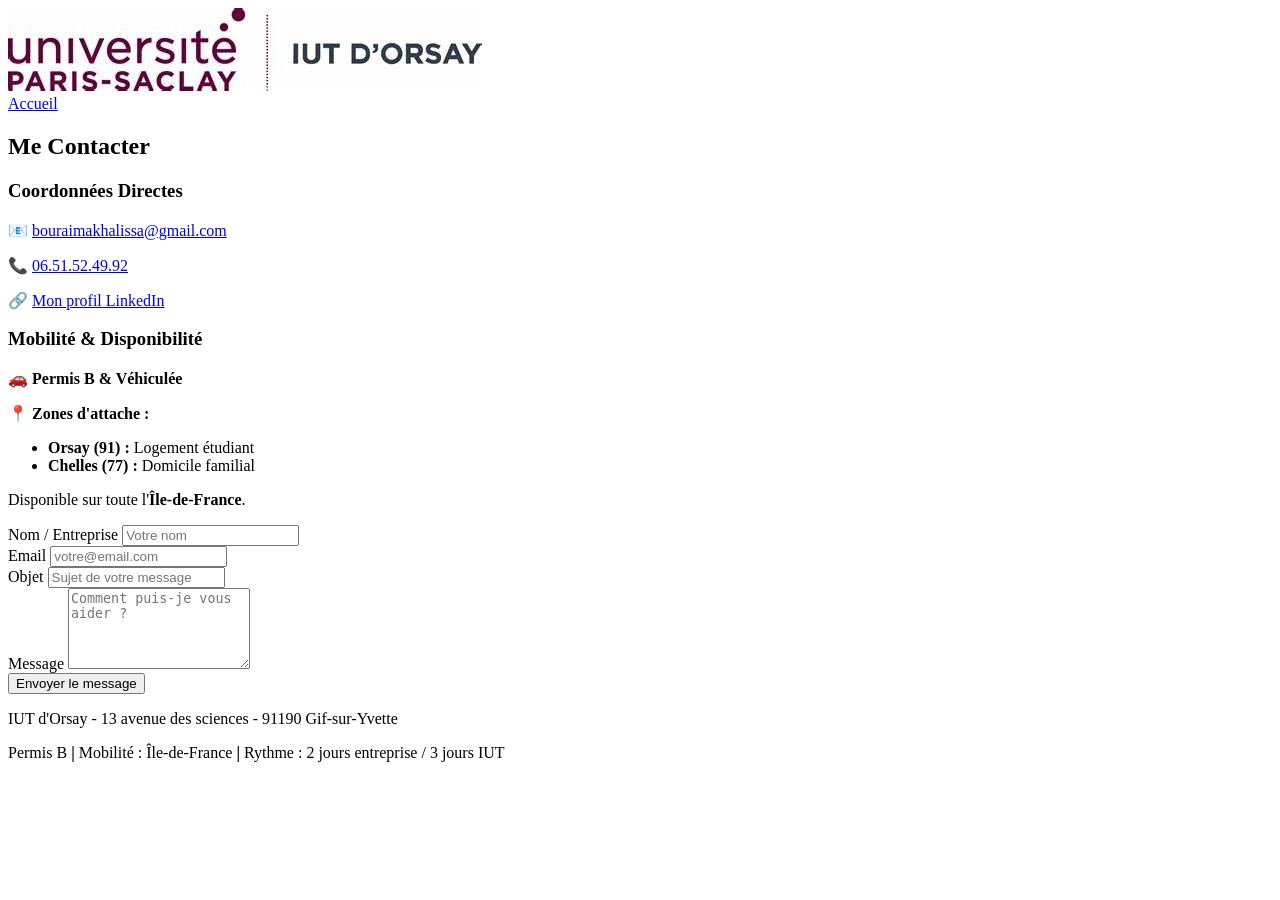
==== contact.html @ caec2635 "Create contact.html" ====
<!DOCTYPE html>
<html lang="fr">
<head>
    <meta charset="UTF-8">
    <meta name="viewport" content="width=device-width, initial-scale=1.0">
    <title>Contact | Khalissa Bouraima</title>
    <link rel="icon" type="image/jpg" href="IMG.jpg"> 
    <link href="https://fonts.googleapis.com/css2?family=Poppins:wght@300;400;600;700&display=swap" rel="stylesheet">
    <link rel="stylesheet" href="contact.css">
</head>
<body>

    <header class="top-bar">
        <div class="left-header">
            <img src="logo-iut.jpg" alt="Logo de mon IUT" class="iut-logo">
        </div>
        <div class="right-header">
            <a href="index.html" class="home-btn">Accueil</a>
        </div>
    </header>

    <main class="contact-content">
        
        <h2 class="section-title">Me Contacter</h2>

        <div class="contact-container">
            <div class="contact-info">
                <div class="info-card">
                    <h3>Coordonnées Directes</h3>
                    <p>📧 <a href="mailto:bouraimakhalissa@gmail.com">bouraimakhalissa@gmail.com</a></p>
                    <p>📞 <a href="tel:0651524992">06.51.52.49.92</a></p>
                    <p>🔗 <a href="https://www.linkedin.com/in/khalissa-bouraima" target="_blank">Mon profil LinkedIn</a></p>
                </div>

                <div class="info-card mobility-card">
                    <h3>Mobilité & Disponibilité</h3>
                    <p>🚗 <strong>Permis B & Véhiculée</strong></p>
                    <p>📍 <strong>Zones d'attache :</strong></p>
                    <ul>
                        <li><strong>Orsay (91) :</strong> Logement étudiant</li>
                        <li><strong>Chelles (77) :</strong> Domicile familial</li>
                    </ul>
                    <p class="highlight">Disponible sur toute l'<strong>Île-de-France</strong>.</p>
                </div>
            </div>

            <div class="contact-form-container">
                <form class="contact-form">
                    <div class="form-group">
                        <label for="name">Nom / Entreprise</label>
                        <input type="text" id="name" name="name" placeholder="Votre nom" required>
                    </div>
                    <div class="form-group">
                        <label for="email">Email</label>
                        <input type="email" id="email" name="email" placeholder="votre@email.com" required>
                    </div>
                    <div class="form-group">
                        <label for="subject">Objet</label>
                        <input type="text" id="subject" name="subject" placeholder="Sujet de votre message">
                    </div>
                    <div class="form-group">
                        <label for="message">Message</label>
                        <textarea id="message" name="message" rows="5" placeholder="Comment puis-je vous aider ?" required></textarea>
                    </div>
                    <button type="submit" class="submit-btn">Envoyer le message</button>
                </form>
            </div>
        </div>

    </main>

    <footer class="bottom-bar">
        <div class="footer-info">
            <p>IUT d'Orsay - 13 avenue des sciences - 91190 Gif-sur-Yvette</p>
            <p>Permis B <strong>|</strong> Mobilité : Île-de-France <strong>|</strong> Rythme : 2 jours entreprise / 3 jours IUT</p>
        </div>
    </footer>

</body>
</html>
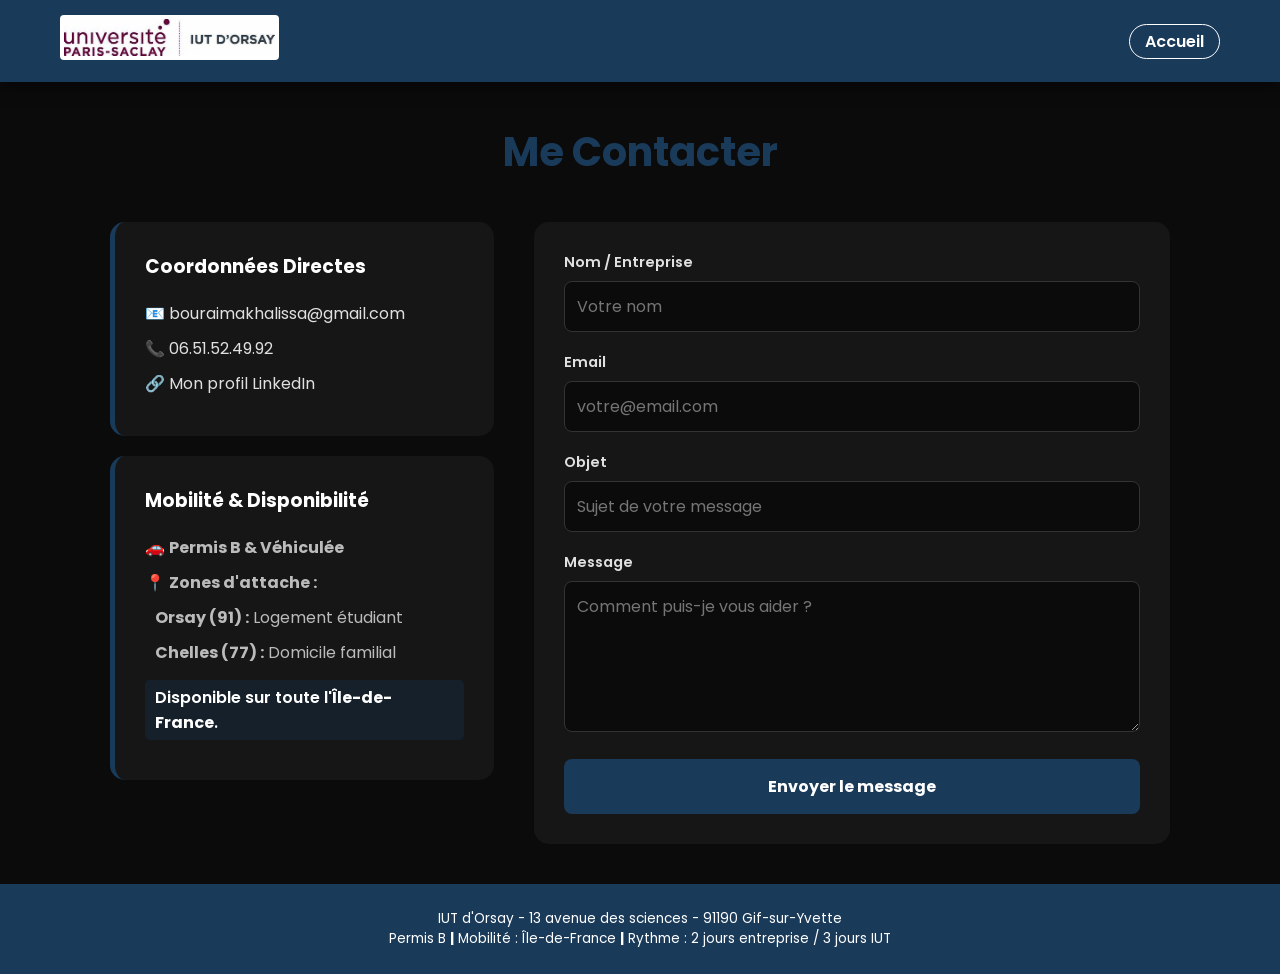
==== commit 3f23a25c: "Update contact.html" ====
--- a/contact.html
+++ b/contact.html
@@ -45,7 +45,7 @@
             </div>
 
             <div class="contact-form-container">
-                <form class="contact-form">
+                <form class="contact-form" action="https://formspree.io/f/mvzwbwjn" method="POST" >
                     <div class="form-group">
                         <label for="name">Nom / Entreprise</label>
                         <input type="text" id="name" name="name" placeholder="Votre nom" required>
--- a/contact.css
+++ b/contact.css
@@ -0,0 +1,194 @@
+/* --- Variables et Base --- */
+:root {
+    --primary-color: #1a3a5a; 
+    --bg-color: #0b0b0b;      
+    --text-color: #e0e0e0;
+    --card-bg: #161616;        
+    --transition: all 0.3s ease;
+}
+
+* { margin: 0; padding: 0; box-sizing: border-box; font-family: 'Poppins', sans-serif; }
+
+body { 
+    background-color: var(--bg-color); 
+    color: var(--text-color); 
+    display: flex; 
+    flex-direction: column; 
+    min-height: 100vh; 
+}
+
+/* --- BANDES (Top & Bottom) --- */
+.top-bar, .bottom-bar { 
+    background-color: var(--primary-color); 
+    color: white; 
+}
+
+.top-bar {
+    padding: 15px 60px;
+    display: flex;
+    justify-content: space-between;
+    align-items: center;
+    position: sticky;
+    top: 0;
+    z-index: 1000;
+    box-shadow: 0 4px 15px rgba(0,0,0,0.5);
+}
+
+.bottom-bar { 
+    padding: 25px; 
+    text-align: center; 
+    font-size: 0.85rem; 
+    margin-top: auto; 
+}
+
+.iut-logo { 
+    max-height: 45px; 
+    background-color: white; 
+    padding: 4px; 
+    border-radius: 4px; 
+}
+
+.home-btn { 
+    color: white; 
+    text-decoration: none; 
+    font-weight: 600; 
+    border: 1px solid white;
+    padding: 5px 15px;
+    border-radius: 20px;
+    transition: var(--transition);
+}
+
+.home-btn:hover {
+    background: white;
+    color: var(--primary-color);
+}
+
+/* --- Contenu Contact --- */
+.contact-content { 
+    max-width: 1100px; 
+    margin: 0 auto; 
+    padding: 40px 20px; 
+    width: 100%;
+}
+
+.section-title { 
+    color: var(--primary-color); 
+    text-align: center; 
+    margin-bottom: 40px; 
+    font-size: 2.5rem; 
+}
+
+.contact-container {
+    display: flex;
+    gap: 40px;
+    align-items: flex-start;
+}
+
+/* Cartes d'infos (Gauche) */
+.contact-info {
+    flex: 1;
+    display: flex;
+    flex-direction: column;
+    gap: 20px;
+}
+
+.info-card {
+    background: var(--card-bg);
+    padding: 30px;
+    border-radius: 15px;
+    border-left: 5px solid var(--primary-color);
+}
+
+.info-card h3 {
+    margin-bottom: 20px;
+    color: white;
+}
+
+.info-card p, .info-card li {
+    margin-bottom: 10px;
+    color: #bbb;
+}
+
+.info-card a {
+    color: var(--text-color);
+    text-decoration: none;
+    transition: var(--transition);
+}
+
+.info-card a:hover {
+    color: var(--primary-color);
+}
+
+.info-card ul {
+    list-style: none;
+    margin-left: 10px;
+    margin-bottom: 15px;
+}
+
+.highlight {
+    color: white !important;
+    font-weight: 600;
+    background: rgba(26, 58, 90, 0.3);
+    padding: 5px 10px;
+    border-radius: 5px;
+    display: inline-block;
+}
+
+/* Formulaire (Droite) */
+.contact-form-container {
+    flex: 1.5;
+    background: var(--card-bg);
+    padding: 30px;
+    border-radius: 15px;
+}
+
+.form-group {
+    margin-bottom: 20px;
+}
+
+.form-group label {
+    display: block;
+    margin-bottom: 8px;
+    font-weight: 600;
+    font-size: 0.9rem;
+}
+
+.form-group input, .form-group textarea {
+    width: 100%;
+    padding: 12px;
+    border-radius: 8px;
+    border: 1px solid #333;
+    background: #0b0b0b;
+    color: white;
+    font-size: 1rem;
+    outline: none;
+    transition: var(--transition);
+}
+
+.form-group input:focus, .form-group textarea:focus {
+    border-color: var(--primary-color);
+}
+
+.submit-btn {
+    width: 100%;
+    padding: 15px;
+    background-color: var(--primary-color);
+    color: white;
+    border: none;
+    border-radius: 8px;
+    font-size: 1rem;
+    font-weight: 700;
+    cursor: pointer;
+    transition: var(--transition);
+}
+
+.submit-btn:hover {
+    background-color: #254e7a;
+    transform: translateY(-2px);
+}
+
+/* Responsive */
+@media (max-width: 900px) {
+    .contact-container { flex-direction: column; }
+    .top-bar { padding: 10px 20px; }
+}
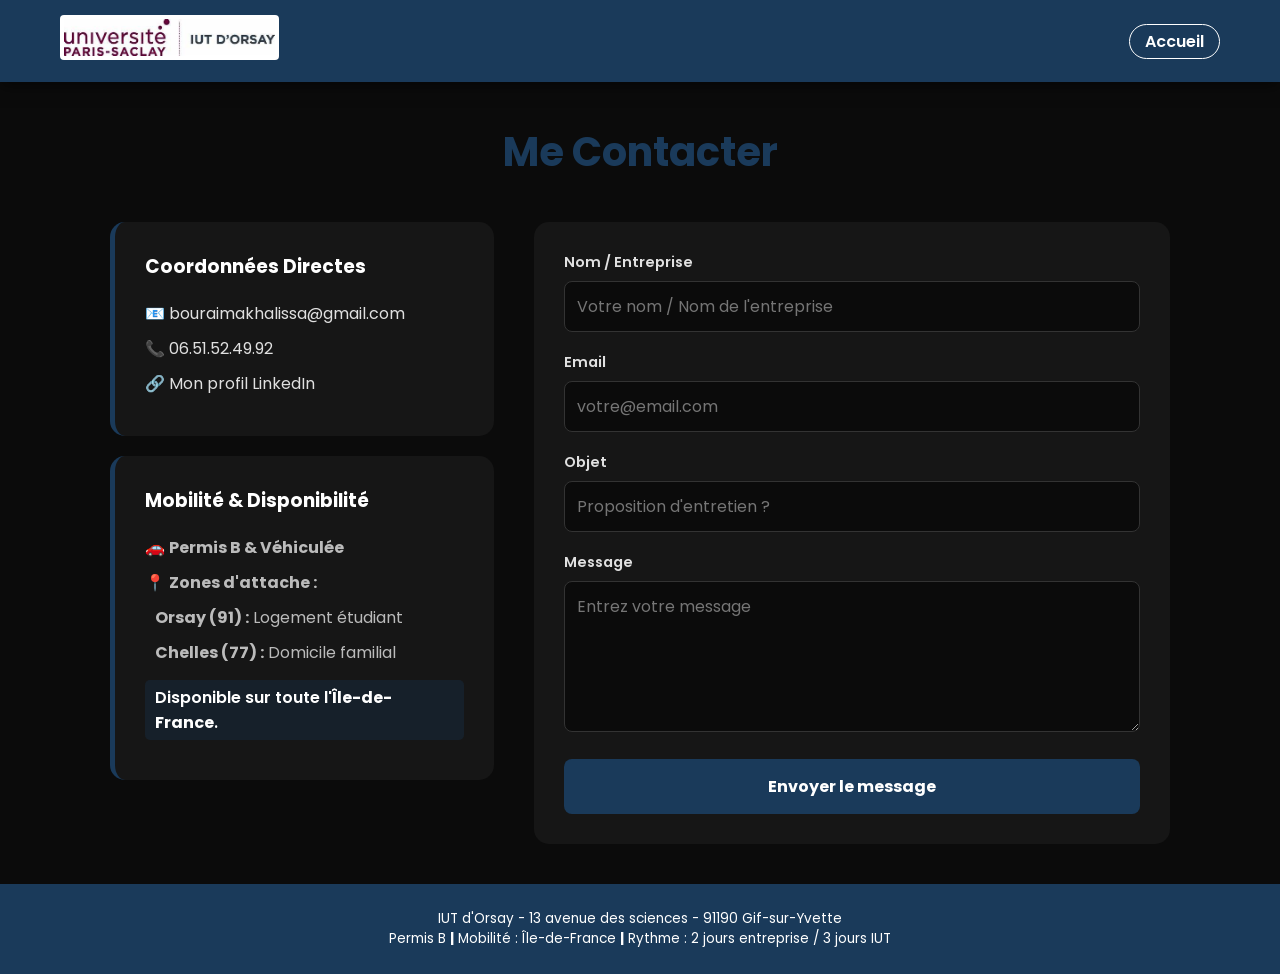
==== commit 6e64de38: "Update contact.html" ====
--- a/contact.html
+++ b/contact.html
@@ -48,7 +48,7 @@
                 <form class="contact-form" action="https://formspree.io/f/mvzwbwjn" method="POST" >
                     <div class="form-group">
                         <label for="name">Nom / Entreprise</label>
-                        <input type="text" id="name" name="name" placeholder="Votre nom" required>
+                        <input type="text" id="name" name="name" placeholder="Votre nom / Nom de l'entreprise" required>
                     </div>
                     <div class="form-group">
                         <label for="email">Email</label>
@@ -56,13 +56,13 @@
                     </div>
                     <div class="form-group">
                         <label for="subject">Objet</label>
-                        <input type="text" id="subject" name="subject" placeholder="Sujet de votre message">
+                        <input type="text" id="subject" name="subject" placeholder="Proposition d'entretien ?">
                     </div>
                     <div class="form-group">
                         <label for="message">Message</label>
-                        <textarea id="message" name="message" rows="5" placeholder="Comment puis-je vous aider ?" required></textarea>
+                        <textarea id="message" name="message" rows="5" placeholder="Entrez votre message" required></textarea>
                     </div>
-                    <button type="submit" class="submit-btn">Envoyer le message</button>
+                    <button type="submit" class="submit-btn">Envoyer le message</button>                
                 </form>
             </div>
         </div>
